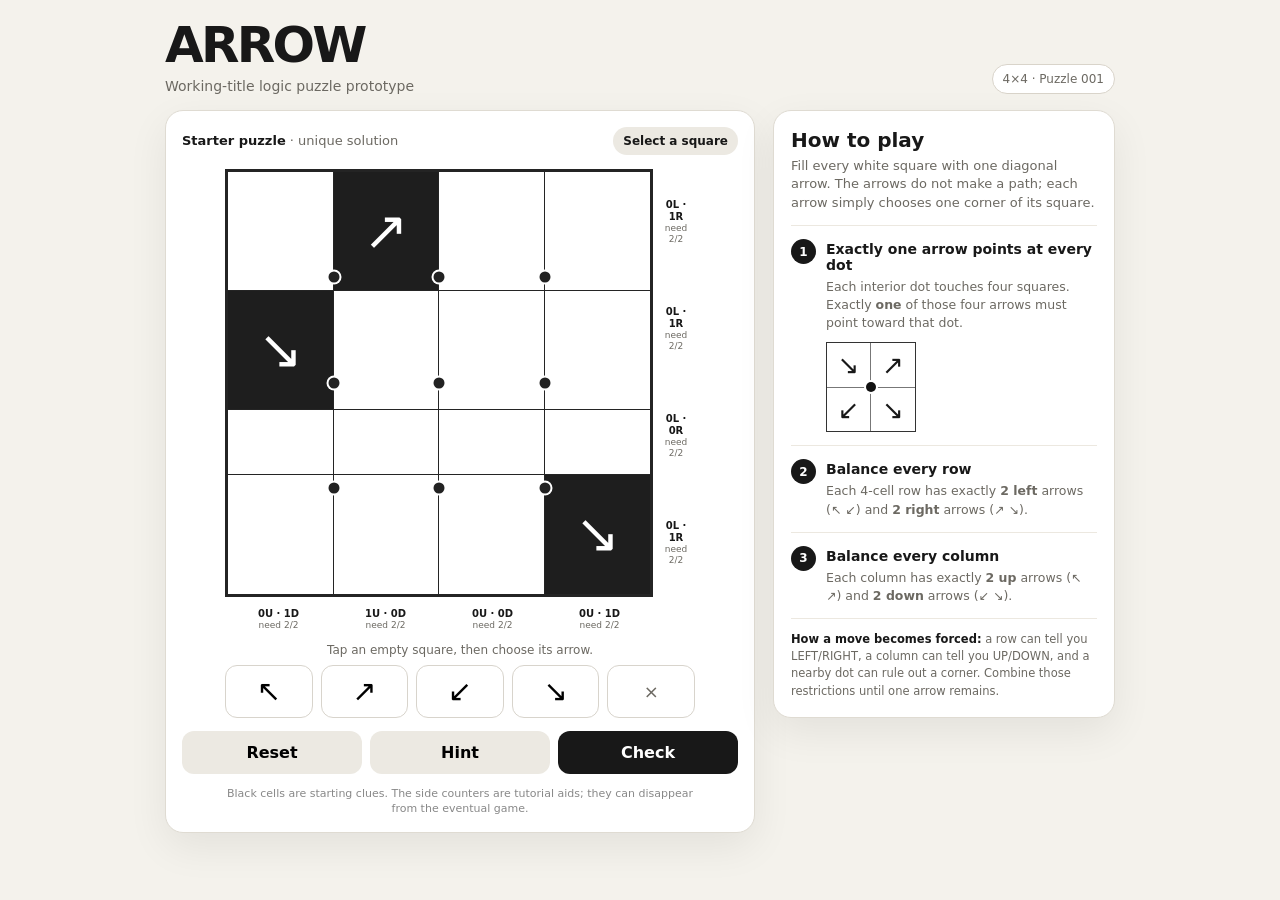
==== index.html @ 7da7381b "Add playable Arrow puzzle prototype" ====
<!doctype html>
<html lang="en">
<head>
<meta charset="utf-8">
<meta name="viewport" content="width=device-width,initial-scale=1,viewport-fit=cover">
<title>Arrow Puzzle Prototype</title>
<style>
:root{--bg:#f4f2ec;--card:#fff;--ink:#181818;--muted:#6c6962;--line:#242424;--accent:#2762d7;--good:#16834a;--bad:#c53b35;--soft:#ece9e2}
*{box-sizing:border-box}body{margin:0;background:var(--bg);color:var(--ink);font-family:Inter,ui-sans-serif,system-ui,-apple-system,BlinkMacSystemFont,"Segoe UI",sans-serif;min-height:100vh}button{font:inherit}.page{width:min(980px,100%);margin:auto;padding:22px 15px 60px}header{display:flex;align-items:flex-end;justify-content:space-between;gap:12px;margin-bottom:16px}h1{margin:0;font-size:clamp(30px,7vw,50px);line-height:.95;letter-spacing:-.055em}.sub{margin:8px 0 0;color:var(--muted);font-size:14px}.pill{background:#fff;border:1px solid #d9d4ca;border-radius:999px;padding:7px 10px;font-size:12px;color:var(--muted);white-space:nowrap}.layout{display:grid;grid-template-columns:minmax(0,590px) minmax(250px,1fr);gap:18px;align-items:start}.card{background:var(--card);border:1px solid #dfdbd2;border-radius:18px;box-shadow:0 14px 40px rgba(0,0,0,.07)}.game{padding:16px}.gameTop{display:flex;align-items:center;justify-content:space-between;gap:10px;margin-bottom:14px}.meta{font-size:13px;color:var(--muted)}.meta strong{color:var(--ink)}#status{font-size:12px;font-weight:750;background:var(--soft);border-radius:999px;padding:7px 10px}#status.good{background:#e7f5ed;color:var(--good)}#status.bad{background:#fbe9e8;color:var(--bad)}.boardShell{width:min(86vw,470px);margin:0 auto;position:relative;padding-right:42px;padding-bottom:42px}.board{position:relative;display:grid;grid-template-columns:repeat(4,1fr);aspect-ratio:1;border:3px solid var(--line);background:#fff}.cell{appearance:none;border:0;border-right:1.5px solid var(--line);border-bottom:1.5px solid var(--line);background:#fff;display:grid;place-items:center;font-size:clamp(34px,9vw,54px);line-height:1;color:var(--accent);cursor:pointer;padding:0;touch-action:manipulation}.cell:nth-child(4n){border-right:0}.cell:nth-child(n+13){border-bottom:0}.cell.given{background:#1e1e1e;color:#fff;cursor:default}.cell.selected:not(.given){outline:4px solid rgba(39,98,215,.23);outline-offset:-5px;background:#f7f9ff}.dot{position:absolute;width:11px;height:11px;border-radius:50%;background:#222;transform:translate(-50%,-50%);z-index:6;pointer-events:none;box-shadow:0 0 0 2px #fff}.dot.good{background:var(--good);box-shadow:0 0 0 2px #fff,0 0 0 4px rgba(22,131,74,.16)}.dot.bad{background:var(--bad);box-shadow:0 0 0 2px #fff,0 0 0 4px rgba(197,59,53,.16)}.rowStats{position:absolute;right:0;top:0;width:38px;height:calc(100% - 42px);display:grid;grid-template-rows:repeat(4,1fr);align-items:center}.colStats{position:absolute;left:0;bottom:0;width:calc(100% - 42px);height:38px;display:grid;grid-template-columns:repeat(4,1fr);align-items:center}.stat{text-align:center;font-size:9px;line-height:1.2;color:var(--muted)}.stat b{display:block;color:var(--ink);font-size:10px}.paletteHelp{text-align:center;color:var(--muted);font-size:12px;margin:4px 0 8px}.palette{display:grid;grid-template-columns:repeat(5,1fr);gap:8px;width:min(100%,470px);margin:auto}.pick{height:53px;border:1px solid #d8d4cc;border-radius:12px;background:#fff;cursor:pointer;font-size:29px;touch-action:manipulation}.pick:hover{background:#f6f5f2}.pick.erase{font-size:18px;color:var(--muted)}.actions{display:grid;grid-template-columns:repeat(3,1fr);gap:8px;margin-top:13px}.action{border:0;border-radius:12px;padding:12px 9px;font-weight:800;background:var(--soft);cursor:pointer}.action.primary{background:#181818;color:#fff}.hint,.win{display:none;margin-top:12px;border-radius:12px;padding:12px 13px;font-size:13px;line-height:1.42}.hint{background:#eff3ff}.hint.show,.win.show{display:block}.win{text-align:center;background:#e7f5ed;color:#105d35;font-weight:800}.note{font-size:11px;line-height:1.4;text-align:center;color:#888;margin:12px auto 0;width:min(100%,470px)}.rules{padding:17px}.rules h2{margin:0 0 5px;font-size:20px}.rules>p{font-size:13px;line-height:1.45;color:var(--muted);margin:0 0 12px}.rule{border-top:1px solid #ece8e0;padding:13px 0}.ruleHead{display:flex;gap:10px;align-items:flex-start}.num{width:25px;height:25px;border-radius:50%;display:grid;place-items:center;background:#181818;color:#fff;font-size:12px;font-weight:800;flex:0 0 auto}.rule h3{font-size:14px;margin:2px 0 5px}.rule p{font-size:12.5px;line-height:1.45;color:var(--muted);margin:0}.mini{width:90px;height:90px;margin:10px 0 0 35px;display:grid;grid-template-columns:1fr 1fr;position:relative;border:1.5px solid #333;background:#fff}.mini span{display:grid;place-items:center;font-size:26px;border-right:1px solid #777;border-bottom:1px solid #777}.mini span:nth-child(2n){border-right:0}.mini span:nth-child(n+3){border-bottom:0}.mini i{position:absolute;left:50%;top:50%;width:10px;height:10px;border-radius:50%;background:#111;transform:translate(-50%,-50%);box-shadow:0 0 0 2px #fff}.explain{padding-top:12px;border-top:1px solid #ece8e0;font-size:11.5px;line-height:1.5;color:var(--muted)}.explain strong{color:var(--ink)}
@media(max-width:760px){.layout{grid-template-columns:1fr}.rules{order:-1}.rules.collapsed .rule,.rules.collapsed>p,.rules.collapsed .explain{display:none}.rules h2{cursor:pointer}.game{padding:13px}.boardShell{width:min(92vw,470px)}}
</style>
</head>
<body>
<div class="page">
<header><div><h1>ARROW</h1><p class="sub">Working-title logic puzzle prototype</p></div><div class="pill">4×4 · Puzzle 001</div></header>
<main class="layout">
<section class="card game">
<div class="gameTop"><div class="meta"><strong>Starter puzzle</strong> · unique solution</div><div id="status">Select a square</div></div>
<div class="boardShell"><div id="board" class="board" aria-label="4 by 4 puzzle board"></div><div id="rowStats" class="rowStats"></div><div id="colStats" class="colStats"></div></div>
<div class="paletteHelp">Tap an empty square, then choose its arrow.</div>
<div class="palette">
<button class="pick" data-dir="NW" aria-label="up left">↖</button><button class="pick" data-dir="NE" aria-label="up right">↗</button><button class="pick" data-dir="SW" aria-label="down left">↙</button><button class="pick" data-dir="SE" aria-label="down right">↘</button><button class="pick erase" data-dir="" aria-label="erase">×</button>
</div>
<div class="actions"><button class="action" id="reset">Reset</button><button class="action" id="hint">Hint</button><button class="action primary" id="check">Check</button></div>
<div id="hintBox" class="hint"></div><div id="win" class="win">Solved! Every row, column, and dot satisfies the rules.</div>
<div class="note">Black cells are starting clues. The side counters are tutorial aids; they can disappear from the eventual game.</div>
</section>
<aside class="card rules" id="rules">
<h2 id="rulesTitle">How to play</h2>
<p>Fill every white square with one diagonal arrow. The arrows do not make a path; each arrow simply chooses one corner of its square.</p>
<div class="rule"><div class="ruleHead"><div class="num">1</div><div><h3>Exactly one arrow points at every dot</h3><p>Each interior dot touches four squares. Exactly <strong>one</strong> of those four arrows must point toward that dot.</p></div></div><div class="mini" aria-hidden="true"><span>↘</span><span>↗</span><span>↙</span><span>↘</span><i></i></div></div>
<div class="rule"><div class="ruleHead"><div class="num">2</div><div><h3>Balance every row</h3><p>Each 4-cell row has exactly <strong>2 left</strong> arrows (↖ ↙) and <strong>2 right</strong> arrows (↗ ↘).</p></div></div></div>
<div class="rule"><div class="ruleHead"><div class="num">3</div><div><h3>Balance every column</h3><p>Each column has exactly <strong>2 up</strong> arrows (↖ ↗) and <strong>2 down</strong> arrows (↙ ↘).</p></div></div></div>
<div class="explain"><strong>How a move becomes forced:</strong> a row can tell you LEFT/RIGHT, a column can tell you UP/DOWN, and a nearby dot can rule out a corner. Combine those restrictions until one arrow remains.</div>
</aside>
</main>
</div>
<script>
(()=>{
const N=4,SYM={NW:'↖',NE:'↗',SW:'↙',SE:'↘'},DIRS=['NW','NE','SW','SE'];
const LEFT=d=>d==='NW'||d==='SW', UP=d=>d==='NW'||d==='NE';
const solution=[['SE','NE','NW','NW'],['SE','NE','SW','NW'],['NW','SE','NE','SW'],['NE','SW','SW','SE']];
const givens=new Map([['0,1','NE'],['1,0','SE'],['3,3','SE']]);
let grid=Array.from({length:N},()=>Array(N).fill('')),selected=null;
for(const [key,d] of givens){const [r,c]=key.split(',').map(Number);grid[r][c]=d}
const board=document.getElementById('board'),status=document.getElementById('status'),hintBox=document.getElementById('hintBox'),win=document.getElementById('win');
function inwardDir(rr,cc){return rr===0?(cc===0?'SE':'SW'):(cc===0?'NE':'NW')}
function cellKey(r,c){return `${r},${c}`}
function inwardCount(r,c){let n=0,filled=0;for(let rr=0;rr<2;rr++)for(let cc=0;cc<2;cc++){const d=grid[r+rr][c+cc];if(d){filled++;if(d===inwardDir(rr,cc))n++}}return {n,filled}}
function render(){board.innerHTML='';for(let r=0;r<N;r++)for(let c=0;c<N;c++){const b=document.createElement('button');b.className='cell';b.dataset.r=r;b.dataset.c=c;const key=cellKey(r,c);if(givens.has(key))b.classList.add('given');else if(grid[r][c])b.classList.add('user');if(selected&&selected[0]===r&&selected[1]===c)b.classList.add('selected');b.textContent=grid[r][c]?SYM[grid[r][c]]:'';b.addEventListener('click',()=>{if(givens.has(key))return;selected=[r,c];hintBox.classList.remove('show');render()});board.appendChild(b)}
for(let r=1;r<N;r++)for(let c=1;c<N;c++){const d=document.createElement('i');d.className='dot';d.style.left=`${c*25}%`;d.style.top=`${r*25}%`;const x=inwardCount(r-1,c-1);if(x.filled===4)d.classList.add(x.n===1?'good':'bad');else if(x.n>1)d.classList.add('bad');board.appendChild(d)}renderStats();checkSolved(false)}
function renderStats(){const rs=document.getElementById('rowStats'),cs=document.getElementById('colStats');rs.innerHTML='';cs.innerHTML='';for(let r=0;r<N;r++){const vals=grid[r].filter(Boolean),l=vals.filter(LEFT).length,rt=vals.length-l;const e=document.createElement('div');e.className='stat';e.innerHTML=`<b>${l}L · ${rt}R</b>need 2/2`;rs.appendChild(e)}for(let c=0;c<N;c++){const vals=grid.map(row=>row[c]).filter(Boolean),u=vals.filter(UP).length,d=vals.length-u;const e=document.createElement('div');e.className='stat';e.innerHTML=`<b>${u}U · ${d}D</b>need 2/2`;cs.appendChild(e)}}
function setStatus(text,kind=''){status.textContent=text;status.className=kind}
function violations(){const out=[];for(let r=0;r<N;r++){const vals=grid[r].filter(Boolean),l=vals.filter(LEFT).length,rt=vals.length-l;if(l>2||rt>2)out.push(`Row ${r+1} already has too many arrows pointing ${l>2?'left':'right'}.`);if(vals.length===4&&(l!==2||rt!==2))out.push(`Row ${r+1} is not balanced 2 left / 2 right.`)}for(let c=0;c<N;c++){const vals=grid.map(x=>x[c]).filter(Boolean),u=vals.filter(UP).length,d=vals.length-u;if(u>2||d>2)out.push(`Column ${c+1} already has too many arrows pointing ${u>2?'up':'down'}.`);if(vals.length===4&&(u!==2||d!==2))out.push(`Column ${c+1} is not balanced 2 up / 2 down.`)}for(let r=0;r<N-1;r++)for(let c=0;c<N-1;c++){const x=inwardCount(r,c);if(x.n>1)out.push(`The dot between rows ${r+1}-${r+2} and columns ${c+1}-${c+2} has more than one arrow pointing at it.`);if(x.filled===4&&x.n!==1)out.push(`That dot needs exactly one arrow pointing at it.`)}return out}
function complete(){return grid.every(row=>row.every(Boolean))}
function rulesSatisfied(g){for(let r=0;r<N;r++)if(g[r].filter(LEFT).length!==2)return false;for(let c=0;c<N;c++)if(g.map(row=>row[c]).filter(UP).length!==2)return false;for(let r=0;r<N-1;r++)for(let c=0;c<N-1;c++){let n=0;for(let rr=0;rr<2;rr++)for(let cc=0;cc<2;cc++)if(g[r+rr][c+cc]===inwardDir(rr,cc))n++;if(n!==1)return false}return true}
function checkSolved(show=true){win.classList.remove('show');const v=violations();if(show&&v.length){setStatus('Rule conflict','bad');hintBox.textContent=v[0];hintBox.classList.add('show');return false}if(complete()&&rulesSatisfied(grid)){setStatus('Solved!','good');win.classList.add('show');return true}if(show){setStatus(complete()?'Not solved yet':'No conflicts','');hintBox.textContent=complete()?'The board is full, but at least one rule is still unsatisfied.':'Everything entered so far is compatible with the rules.';hintBox.classList.add('show')}return false}
function compatible(g){for(let r=0;r<N;r++)for(let c=0;c<N;c++)if(grid[r][c]&&grid[r][c]!==g[r][c])return false;return true}
// Generate all valid 4x4 completions once. This keeps Hint honest: it only reveals a move forced by all remaining legal completions.
let all=[];const rowPatterns=[];function genRows(prefix=[]){if(prefix.length===N){if(prefix.filter(LEFT).length===2)rowPatterns.push(prefix.slice());return}for(const d of DIRS){prefix.push(d);genRows(prefix);prefix.pop()}}genRows();
function pairOK(a,b){for(let c=0;c<N-1;c++){let n=0;const vals=[a[c],a[c+1],b[c],b[c+1]],req=['SE','SW','NE','NW'];for(let i=0;i<4;i++)if(vals[i]===req[i])n++;if(n!==1)return false}return true}
function enumerate(rows=[]){const r=rows.length;for(let c=0;c<N;c++){const u=rows.reduce((n,row)=>n+(UP(row[c])?1:0),0),rem=N-r;if(u>2||u+rem<2)return}if(r>=2&&!pairOK(rows[r-2],rows[r-1]))return;if(r===N){all.push(rows.map(x=>x.slice()));return}for(const p of rowPatterns)enumerate(rows.concat([p]))}enumerate();
function hint(){const v=violations();hintBox.classList.add('show');if(v.length){hintBox.textContent='First fix this conflict: '+v[0];return}const remaining=all.filter(compatible);if(!remaining.length){hintBox.textContent='These entries cannot lead to a valid solution. Try undoing your most recent move.';return}for(let r=0;r<N;r++)for(let c=0;c<N;c++)if(!grid[r][c]){const possible=[...new Set(remaining.map(g=>g[r][c]))];if(possible.length===1){selected=[r,c];hintBox.innerHTML=`Cell <strong>row ${r+1}, column ${c+1}</strong> is forced to <strong>${SYM[possible[0]]}</strong>. Across every legal completion still possible, no other direction works here.`;render();hintBox.classList.add('show');return}}hintBox.textContent='No single cell is forced by the current entries alone. Try using a row/column balance together with one of the dots.'}
document.querySelectorAll('.pick').forEach(b=>b.addEventListener('click',()=>{if(!selected){setStatus('Select a square first','bad');return}const [r,c]=selected;if(givens.has(cellKey(r,c)))return;grid[r][c]=b.dataset.dir;hintBox.classList.remove('show');setStatus('Move entered');render()}));
document.getElementById('reset').addEventListener('click',()=>{grid=Array.from({length:N},()=>Array(N).fill(''));for(const [key,d] of givens){const [r,c]=key.split(',').map(Number);grid[r][c]=d}selected=null;hintBox.classList.remove('show');win.classList.remove('show');setStatus('Select a square');render()});
document.getElementById('hint').addEventListener('click',hint);document.getElementById('check').addEventListener('click',()=>checkSolved(true));
document.getElementById('rulesTitle').addEventListener('click',()=>document.getElementById('rules').classList.toggle('collapsed'));
render();
})();
</script>
</body>
</html>
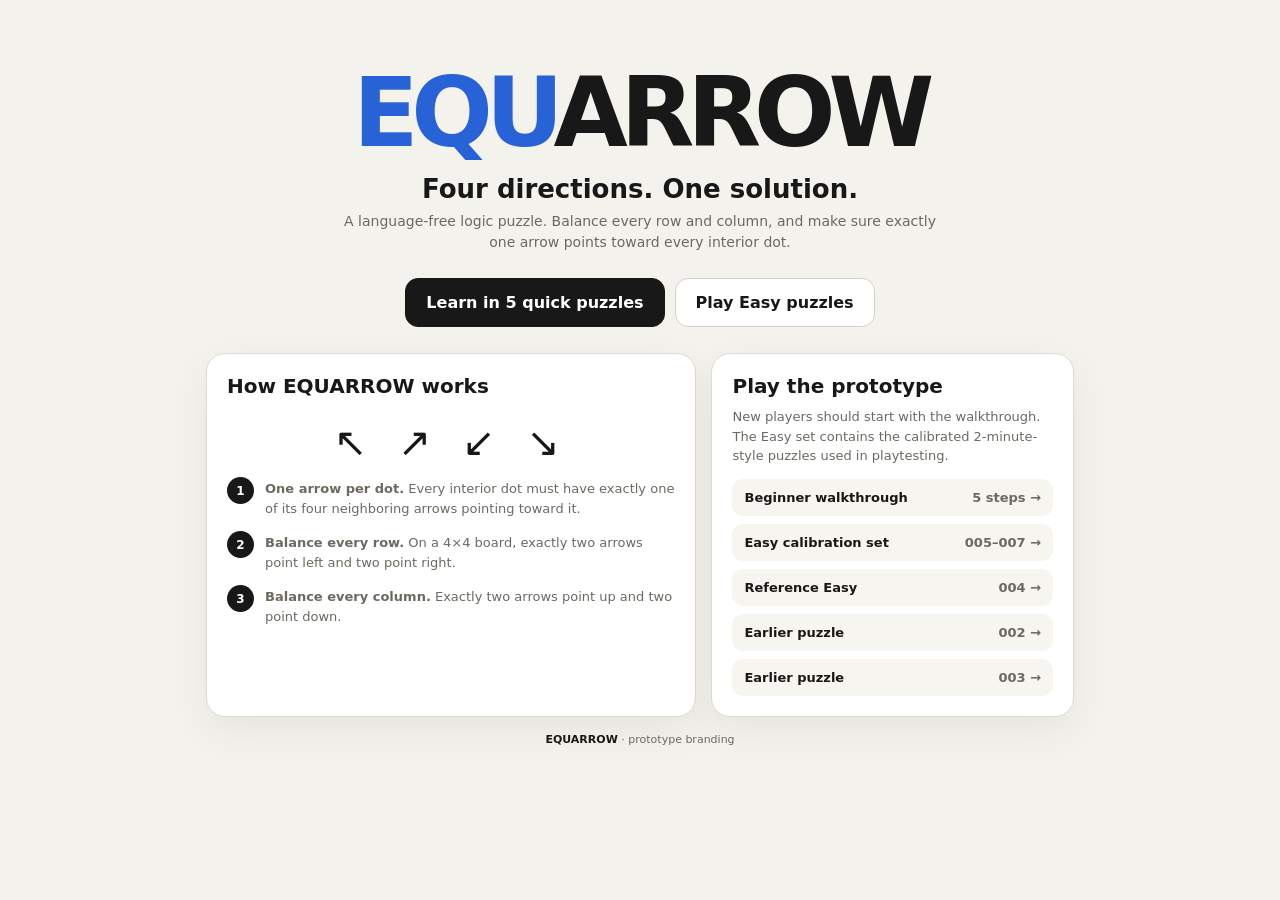
==== commit 74c7e81c: "Launch EQUARROW branded homepage" ====
--- a/index.html
+++ b/index.html
@@ -3,70 +3,32 @@
 <head>
 <meta charset="utf-8">
 <meta name="viewport" content="width=device-width,initial-scale=1,viewport-fit=cover">
-<title>Arrow Puzzle Prototype</title>
+<title>EQUARROW · Four directions. One solution.</title>
+<meta name="description" content="EQUARROW is a pure logic puzzle built from diagonal arrows, balanced rows and columns, and one-arrow-per-dot deductions.">
 <style>
-:root{--bg:#f4f2ec;--card:#fff;--ink:#181818;--muted:#6c6962;--line:#242424;--accent:#2762d7;--good:#16834a;--bad:#c53b35;--soft:#ece9e2}
-*{box-sizing:border-box}body{margin:0;background:var(--bg);color:var(--ink);font-family:Inter,ui-sans-serif,system-ui,-apple-system,BlinkMacSystemFont,"Segoe UI",sans-serif;min-height:100vh}button{font:inherit}.page{width:min(980px,100%);margin:auto;padding:22px 15px 60px}header{display:flex;align-items:flex-end;justify-content:space-between;gap:12px;margin-bottom:16px}h1{margin:0;font-size:clamp(30px,7vw,50px);line-height:.95;letter-spacing:-.055em}.sub{margin:8px 0 0;color:var(--muted);font-size:14px}.pill{background:#fff;border:1px solid #d9d4ca;border-radius:999px;padding:7px 10px;font-size:12px;color:var(--muted);white-space:nowrap}.layout{display:grid;grid-template-columns:minmax(0,590px) minmax(250px,1fr);gap:18px;align-items:start}.card{background:var(--card);border:1px solid #dfdbd2;border-radius:18px;box-shadow:0 14px 40px rgba(0,0,0,.07)}.game{padding:16px}.gameTop{display:flex;align-items:center;justify-content:space-between;gap:10px;margin-bottom:14px}.meta{font-size:13px;color:var(--muted)}.meta strong{color:var(--ink)}#status{font-size:12px;font-weight:750;background:var(--soft);border-radius:999px;padding:7px 10px}#status.good{background:#e7f5ed;color:var(--good)}#status.bad{background:#fbe9e8;color:var(--bad)}.boardShell{width:min(86vw,470px);margin:0 auto;position:relative;padding-right:42px;padding-bottom:42px}.board{position:relative;display:grid;grid-template-columns:repeat(4,1fr);aspect-ratio:1;border:3px solid var(--line);background:#fff}.cell{appearance:none;border:0;border-right:1.5px solid var(--line);border-bottom:1.5px solid var(--line);background:#fff;display:grid;place-items:center;font-size:clamp(34px,9vw,54px);line-height:1;color:var(--accent);cursor:pointer;padding:0;touch-action:manipulation}.cell:nth-child(4n){border-right:0}.cell:nth-child(n+13){border-bottom:0}.cell.given{background:#1e1e1e;color:#fff;cursor:default}.cell.selected:not(.given){outline:4px solid rgba(39,98,215,.23);outline-offset:-5px;background:#f7f9ff}.dot{position:absolute;width:11px;height:11px;border-radius:50%;background:#222;transform:translate(-50%,-50%);z-index:6;pointer-events:none;box-shadow:0 0 0 2px #fff}.dot.good{background:var(--good);box-shadow:0 0 0 2px #fff,0 0 0 4px rgba(22,131,74,.16)}.dot.bad{background:var(--bad);box-shadow:0 0 0 2px #fff,0 0 0 4px rgba(197,59,53,.16)}.rowStats{position:absolute;right:0;top:0;width:38px;height:calc(100% - 42px);display:grid;grid-template-rows:repeat(4,1fr);align-items:center}.colStats{position:absolute;left:0;bottom:0;width:calc(100% - 42px);height:38px;display:grid;grid-template-columns:repeat(4,1fr);align-items:center}.stat{text-align:center;font-size:9px;line-height:1.2;color:var(--muted)}.stat b{display:block;color:var(--ink);font-size:10px}.paletteHelp{text-align:center;color:var(--muted);font-size:12px;margin:4px 0 8px}.palette{display:grid;grid-template-columns:repeat(5,1fr);gap:8px;width:min(100%,470px);margin:auto}.pick{height:53px;border:1px solid #d8d4cc;border-radius:12px;background:#fff;cursor:pointer;font-size:29px;touch-action:manipulation}.pick:hover{background:#f6f5f2}.pick.erase{font-size:18px;color:var(--muted)}.actions{display:grid;grid-template-columns:repeat(3,1fr);gap:8px;margin-top:13px}.action{border:0;border-radius:12px;padding:12px 9px;font-weight:800;background:var(--soft);cursor:pointer}.action.primary{background:#181818;color:#fff}.hint,.win{display:none;margin-top:12px;border-radius:12px;padding:12px 13px;font-size:13px;line-height:1.42}.hint{background:#eff3ff}.hint.show,.win.show{display:block}.win{text-align:center;background:#e7f5ed;color:#105d35;font-weight:800}.note{font-size:11px;line-height:1.4;text-align:center;color:#888;margin:12px auto 0;width:min(100%,470px)}.rules{padding:17px}.rules h2{margin:0 0 5px;font-size:20px}.rules>p{font-size:13px;line-height:1.45;color:var(--muted);margin:0 0 12px}.rule{border-top:1px solid #ece8e0;padding:13px 0}.ruleHead{display:flex;gap:10px;align-items:flex-start}.num{width:25px;height:25px;border-radius:50%;display:grid;place-items:center;background:#181818;color:#fff;font-size:12px;font-weight:800;flex:0 0 auto}.rule h3{font-size:14px;margin:2px 0 5px}.rule p{font-size:12.5px;line-height:1.45;color:var(--muted);margin:0}.mini{width:90px;height:90px;margin:10px 0 0 35px;display:grid;grid-template-columns:1fr 1fr;position:relative;border:1.5px solid #333;background:#fff}.mini span{display:grid;place-items:center;font-size:26px;border-right:1px solid #777;border-bottom:1px solid #777}.mini span:nth-child(2n){border-right:0}.mini span:nth-child(n+3){border-bottom:0}.mini i{position:absolute;left:50%;top:50%;width:10px;height:10px;border-radius:50%;background:#111;transform:translate(-50%,-50%);box-shadow:0 0 0 2px #fff}.explain{padding-top:12px;border-top:1px solid #ece8e0;font-size:11.5px;line-height:1.5;color:var(--muted)}.explain strong{color:var(--ink)}
-@media(max-width:760px){.layout{grid-template-columns:1fr}.rules{order:-1}.rules.collapsed .rule,.rules.collapsed>p,.rules.collapsed .explain{display:none}.rules h2{cursor:pointer}.game{padding:13px}.boardShell{width:min(92vw,470px)}}
+:root{--bg:#f4f2ec;--card:#fff;--ink:#181818;--muted:#6d6961;--line:#dedad2;--accent:#2862d7;--soft:#ece9e2}*{box-sizing:border-box}body{margin:0;background:var(--bg);color:var(--ink);font-family:Inter,system-ui,-apple-system,"Segoe UI",sans-serif}.page{width:min(900px,100%);margin:auto;padding:28px 16px 60px}.hero{padding:42px 0 26px;text-align:center}.wordmark{font-size:clamp(48px,13vw,96px);font-weight:900;letter-spacing:-.075em;line-height:.9;margin:0}.wordmark .equ{color:var(--accent)}.tag{font-size:clamp(18px,4vw,26px);font-weight:750;margin:18px 0 7px}.sub{color:var(--muted);font-size:14px;line-height:1.5;max-width:600px;margin:0 auto}.actions{display:flex;gap:10px;justify-content:center;flex-wrap:wrap;margin-top:25px}.btn{display:inline-block;text-decoration:none;border-radius:13px;padding:14px 20px;font-weight:850;border:1px solid #d5d0c7;color:var(--ink);background:#fff}.btn.primary{background:#181818;color:#fff;border-color:#181818}.grid{display:grid;grid-template-columns:1.15fr .85fr;gap:15px}.card{background:var(--card);border:1px solid var(--line);border-radius:19px;padding:20px;box-shadow:0 14px 40px rgba(0,0,0,.06)}h2{font-size:20px;margin:0 0 9px}.rules{display:grid;gap:13px}.rule{display:flex;gap:11px;align-items:flex-start}.num{width:27px;height:27px;border-radius:50%;background:#181818;color:#fff;display:grid;place-items:center;font-size:12px;font-weight:900;flex:0 0 auto}.rule p,.card>p{margin:2px 0 0;color:var(--muted);font-size:13px;line-height:1.5}.arrows{font-size:40px;letter-spacing:9px;text-align:center;padding:12px 0}.links{display:grid;gap:8px;margin-top:13px}.link{display:flex;justify-content:space-between;gap:10px;text-decoration:none;color:var(--ink);background:#f7f5f0;border-radius:11px;padding:11px 12px;font-weight:750;font-size:13px}.link span{color:var(--muted);font-weight:600}.brandnote{margin-top:16px;text-align:center;color:var(--muted);font-size:11px}.brandnote strong{color:var(--ink)}@media(max-width:700px){.grid{grid-template-columns:1fr}.hero{padding-top:26px}.actions{display:grid}.btn{text-align:center}}
 </style>
 </head>
-<body>
-<div class="page">
-<header><div><h1>ARROW</h1><p class="sub">Working-title logic puzzle prototype</p></div><div class="pill">4×4 · Puzzle 001</div></header>
-<main class="layout">
-<section class="card game">
-<div class="gameTop"><div class="meta"><strong>Starter puzzle</strong> · unique solution</div><div id="status">Select a square</div></div>
-<div class="boardShell"><div id="board" class="board" aria-label="4 by 4 puzzle board"></div><div id="rowStats" class="rowStats"></div><div id="colStats" class="colStats"></div></div>
-<div class="paletteHelp">Tap an empty square, then choose its arrow.</div>
-<div class="palette">
-<button class="pick" data-dir="NW" aria-label="up left">↖</button><button class="pick" data-dir="NE" aria-label="up right">↗</button><button class="pick" data-dir="SW" aria-label="down left">↙</button><button class="pick" data-dir="SE" aria-label="down right">↘</button><button class="pick erase" data-dir="" aria-label="erase">×</button>
-</div>
-<div class="actions"><button class="action" id="reset">Reset</button><button class="action" id="hint">Hint</button><button class="action primary" id="check">Check</button></div>
-<div id="hintBox" class="hint"></div><div id="win" class="win">Solved! Every row, column, and dot satisfies the rules.</div>
-<div class="note">Black cells are starting clues. The side counters are tutorial aids; they can disappear from the eventual game.</div>
+<body><main class="page">
+<section class="hero">
+<h1 class="wordmark"><span class="equ">EQU</span>ARROW</h1>
+<div class="tag">Four directions. One solution.</div>
+<p class="sub">A language-free logic puzzle. Balance every row and column, and make sure exactly one arrow points toward every interior dot.</p>
+<div class="actions"><a class="btn primary" href="tutorial.html">Learn in 5 quick puzzles</a><a class="btn" href="easy-calibration.html">Play Easy puzzles</a></div>
 </section>
-<aside class="card rules" id="rules">
-<h2 id="rulesTitle">How to play</h2>
-<p>Fill every white square with one diagonal arrow. The arrows do not make a path; each arrow simply chooses one corner of its square.</p>
-<div class="rule"><div class="ruleHead"><div class="num">1</div><div><h3>Exactly one arrow points at every dot</h3><p>Each interior dot touches four squares. Exactly <strong>one</strong> of those four arrows must point toward that dot.</p></div></div><div class="mini" aria-hidden="true"><span>↘</span><span>↗</span><span>↙</span><span>↘</span><i></i></div></div>
-<div class="rule"><div class="ruleHead"><div class="num">2</div><div><h3>Balance every row</h3><p>Each 4-cell row has exactly <strong>2 left</strong> arrows (↖ ↙) and <strong>2 right</strong> arrows (↗ ↘).</p></div></div></div>
-<div class="rule"><div class="ruleHead"><div class="num">3</div><div><h3>Balance every column</h3><p>Each column has exactly <strong>2 up</strong> arrows (↖ ↗) and <strong>2 down</strong> arrows (↙ ↘).</p></div></div></div>
-<div class="explain"><strong>How a move becomes forced:</strong> a row can tell you LEFT/RIGHT, a column can tell you UP/DOWN, and a nearby dot can rule out a corner. Combine those restrictions until one arrow remains.</div>
-</aside>
-</main>
-</div>
-<script>
-(()=>{
-const N=4,SYM={NW:'↖',NE:'↗',SW:'↙',SE:'↘'},DIRS=['NW','NE','SW','SE'];
-const LEFT=d=>d==='NW'||d==='SW', UP=d=>d==='NW'||d==='NE';
-const solution=[['SE','NE','NW','NW'],['SE','NE','SW','NW'],['NW','SE','NE','SW'],['NE','SW','SW','SE']];
-const givens=new Map([['0,1','NE'],['1,0','SE'],['3,3','SE']]);
-let grid=Array.from({length:N},()=>Array(N).fill('')),selected=null;
-for(const [key,d] of givens){const [r,c]=key.split(',').map(Number);grid[r][c]=d}
-const board=document.getElementById('board'),status=document.getElementById('status'),hintBox=document.getElementById('hintBox'),win=document.getElementById('win');
-function inwardDir(rr,cc){return rr===0?(cc===0?'SE':'SW'):(cc===0?'NE':'NW')}
-function cellKey(r,c){return `${r},${c}`}
-function inwardCount(r,c){let n=0,filled=0;for(let rr=0;rr<2;rr++)for(let cc=0;cc<2;cc++){const d=grid[r+rr][c+cc];if(d){filled++;if(d===inwardDir(rr,cc))n++}}return {n,filled}}
-function render(){board.innerHTML='';for(let r=0;r<N;r++)for(let c=0;c<N;c++){const b=document.createElement('button');b.className='cell';b.dataset.r=r;b.dataset.c=c;const key=cellKey(r,c);if(givens.has(key))b.classList.add('given');else if(grid[r][c])b.classList.add('user');if(selected&&selected[0]===r&&selected[1]===c)b.classList.add('selected');b.textContent=grid[r][c]?SYM[grid[r][c]]:'';b.addEventListener('click',()=>{if(givens.has(key))return;selected=[r,c];hintBox.classList.remove('show');render()});board.appendChild(b)}
-for(let r=1;r<N;r++)for(let c=1;c<N;c++){const d=document.createElement('i');d.className='dot';d.style.left=`${c*25}%`;d.style.top=`${r*25}%`;const x=inwardCount(r-1,c-1);if(x.filled===4)d.classList.add(x.n===1?'good':'bad');else if(x.n>1)d.classList.add('bad');board.appendChild(d)}renderStats();checkSolved(false)}
-function renderStats(){const rs=document.getElementById('rowStats'),cs=document.getElementById('colStats');rs.innerHTML='';cs.innerHTML='';for(let r=0;r<N;r++){const vals=grid[r].filter(Boolean),l=vals.filter(LEFT).length,rt=vals.length-l;const e=document.createElement('div');e.className='stat';e.innerHTML=`<b>${l}L · ${rt}R</b>need 2/2`;rs.appendChild(e)}for(let c=0;c<N;c++){const vals=grid.map(row=>row[c]).filter(Boolean),u=vals.filter(UP).length,d=vals.length-u;const e=document.createElement('div');e.className='stat';e.innerHTML=`<b>${u}U · ${d}D</b>need 2/2`;cs.appendChild(e)}}
-function setStatus(text,kind=''){status.textContent=text;status.className=kind}
-function violations(){const out=[];for(let r=0;r<N;r++){const vals=grid[r].filter(Boolean),l=vals.filter(LEFT).length,rt=vals.length-l;if(l>2||rt>2)out.push(`Row ${r+1} already has too many arrows pointing ${l>2?'left':'right'}.`);if(vals.length===4&&(l!==2||rt!==2))out.push(`Row ${r+1} is not balanced 2 left / 2 right.`)}for(let c=0;c<N;c++){const vals=grid.map(x=>x[c]).filter(Boolean),u=vals.filter(UP).length,d=vals.length-u;if(u>2||d>2)out.push(`Column ${c+1} already has too many arrows pointing ${u>2?'up':'down'}.`);if(vals.length===4&&(u!==2||d!==2))out.push(`Column ${c+1} is not balanced 2 up / 2 down.`)}for(let r=0;r<N-1;r++)for(let c=0;c<N-1;c++){const x=inwardCount(r,c);if(x.n>1)out.push(`The dot between rows ${r+1}-${r+2} and columns ${c+1}-${c+2} has more than one arrow pointing at it.`);if(x.filled===4&&x.n!==1)out.push(`That dot needs exactly one arrow pointing at it.`)}return out}
-function complete(){return grid.every(row=>row.every(Boolean))}
-function rulesSatisfied(g){for(let r=0;r<N;r++)if(g[r].filter(LEFT).length!==2)return false;for(let c=0;c<N;c++)if(g.map(row=>row[c]).filter(UP).length!==2)return false;for(let r=0;r<N-1;r++)for(let c=0;c<N-1;c++){let n=0;for(let rr=0;rr<2;rr++)for(let cc=0;cc<2;cc++)if(g[r+rr][c+cc]===inwardDir(rr,cc))n++;if(n!==1)return false}return true}
-function checkSolved(show=true){win.classList.remove('show');const v=violations();if(show&&v.length){setStatus('Rule conflict','bad');hintBox.textContent=v[0];hintBox.classList.add('show');return false}if(complete()&&rulesSatisfied(grid)){setStatus('Solved!','good');win.classList.add('show');return true}if(show){setStatus(complete()?'Not solved yet':'No conflicts','');hintBox.textContent=complete()?'The board is full, but at least one rule is still unsatisfied.':'Everything entered so far is compatible with the rules.';hintBox.classList.add('show')}return false}
-function compatible(g){for(let r=0;r<N;r++)for(let c=0;c<N;c++)if(grid[r][c]&&grid[r][c]!==g[r][c])return false;return true}
-// Generate all valid 4x4 completions once. This keeps Hint honest: it only reveals a move forced by all remaining legal completions.
-let all=[];const rowPatterns=[];function genRows(prefix=[]){if(prefix.length===N){if(prefix.filter(LEFT).length===2)rowPatterns.push(prefix.slice());return}for(const d of DIRS){prefix.push(d);genRows(prefix);prefix.pop()}}genRows();
-function pairOK(a,b){for(let c=0;c<N-1;c++){let n=0;const vals=[a[c],a[c+1],b[c],b[c+1]],req=['SE','SW','NE','NW'];for(let i=0;i<4;i++)if(vals[i]===req[i])n++;if(n!==1)return false}return true}
-function enumerate(rows=[]){const r=rows.length;for(let c=0;c<N;c++){const u=rows.reduce((n,row)=>n+(UP(row[c])?1:0),0),rem=N-r;if(u>2||u+rem<2)return}if(r>=2&&!pairOK(rows[r-2],rows[r-1]))return;if(r===N){all.push(rows.map(x=>x.slice()));return}for(const p of rowPatterns)enumerate(rows.concat([p]))}enumerate();
-function hint(){const v=violations();hintBox.classList.add('show');if(v.length){hintBox.textContent='First fix this conflict: '+v[0];return}const remaining=all.filter(compatible);if(!remaining.length){hintBox.textContent='These entries cannot lead to a valid solution. Try undoing your most recent move.';return}for(let r=0;r<N;r++)for(let c=0;c<N;c++)if(!grid[r][c]){const possible=[...new Set(remaining.map(g=>g[r][c]))];if(possible.length===1){selected=[r,c];hintBox.innerHTML=`Cell <strong>row ${r+1}, column ${c+1}</strong> is forced to <strong>${SYM[possible[0]]}</strong>. Across every legal completion still possible, no other direction works here.`;render();hintBox.classList.add('show');return}}hintBox.textContent='No single cell is forced by the current entries alone. Try using a row/column balance together with one of the dots.'}
-document.querySelectorAll('.pick').forEach(b=>b.addEventListener('click',()=>{if(!selected){setStatus('Select a square first','bad');return}const [r,c]=selected;if(givens.has(cellKey(r,c)))return;grid[r][c]=b.dataset.dir;hintBox.classList.remove('show');setStatus('Move entered');render()}));
-document.getElementById('reset').addEventListener('click',()=>{grid=Array.from({length:N},()=>Array(N).fill(''));for(const [key,d] of givens){const [r,c]=key.split(',').map(Number);grid[r][c]=d}selected=null;hintBox.classList.remove('show');win.classList.remove('show');setStatus('Select a square');render()});
-document.getElementById('hint').addEventListener('click',hint);document.getElementById('check').addEventListener('click',()=>checkSolved(true));
-document.getElementById('rulesTitle').addEventListener('click',()=>document.getElementById('rules').classList.toggle('collapsed'));
-render();
-})();
-</script>
-</body>
-</html>
+<section class="grid">
+<div class="card"><h2>How EQUARROW works</h2><div class="arrows">↖ ↗ ↙ ↘</div><div class="rules">
+<div class="rule"><div class="num">1</div><p><strong>One arrow per dot.</strong> Every interior dot must have exactly one of its four neighboring arrows pointing toward it.</p></div>
+<div class="rule"><div class="num">2</div><p><strong>Balance every row.</strong> On a 4×4 board, exactly two arrows point left and two point right.</p></div>
+<div class="rule"><div class="num">3</div><p><strong>Balance every column.</strong> Exactly two arrows point up and two point down.</p></div>
+</div></div>
+<div class="card"><h2>Play the prototype</h2><p>New players should start with the walkthrough. The Easy set contains the calibrated 2-minute-style puzzles used in playtesting.</p><div class="links">
+<a class="link" href="tutorial.html">Beginner walkthrough <span>5 steps →</span></a>
+<a class="link" href="easy-calibration.html">Easy calibration set <span>005–007 →</span></a>
+<a class="link" href="easy3.html">Reference Easy <span>004 →</span></a>
+<a class="link" href="easy.html">Earlier puzzle <span>002 →</span></a>
+<a class="link" href="easy2.html">Earlier puzzle <span>003 →</span></a>
+</div></div>
+</section>
+<div class="brandnote"><strong>EQUARROW</strong> · prototype branding</div>
+</main></body></html>
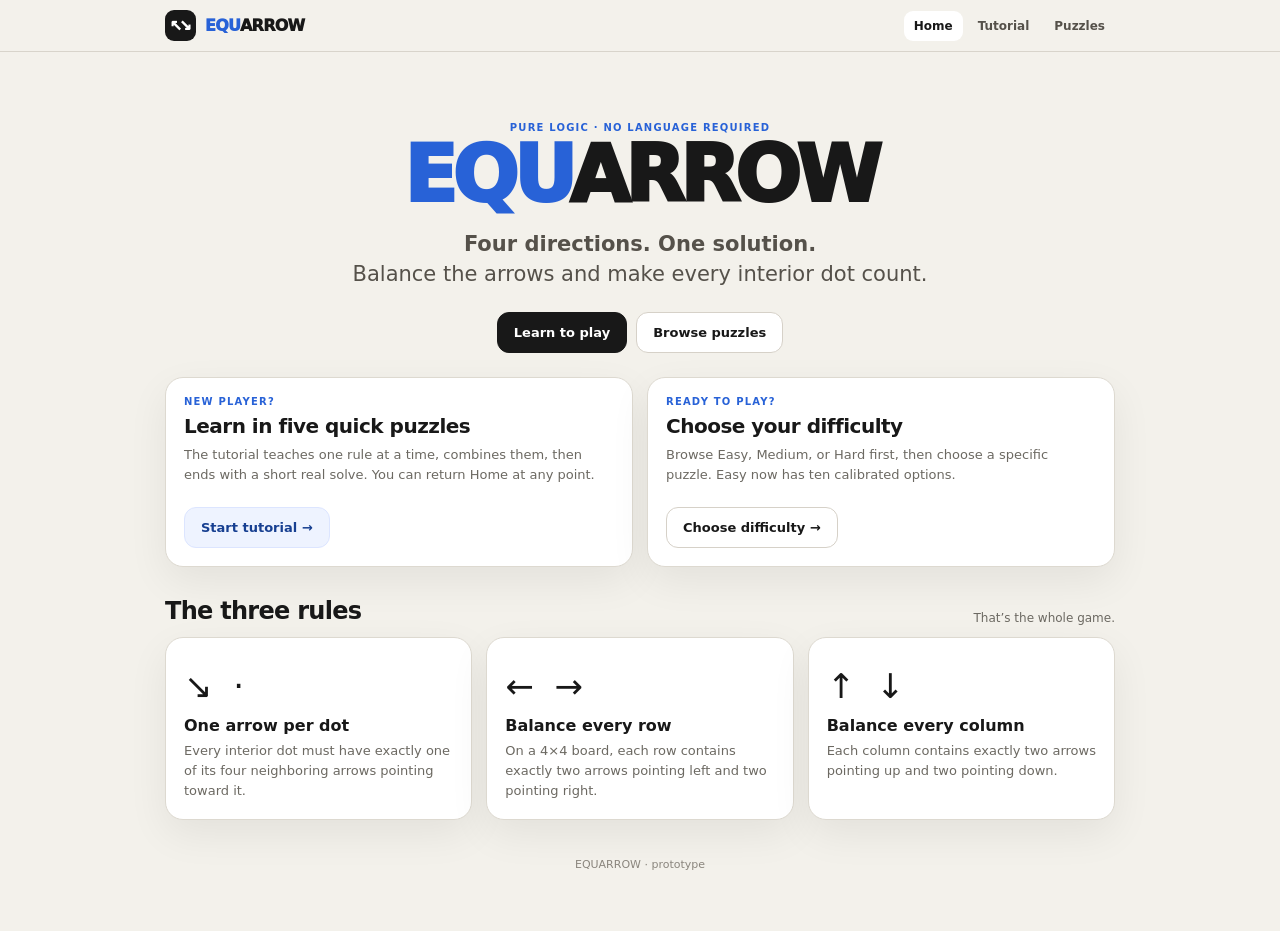
==== commit ba28f14f: "Polish EQUARROW home navigation" ====
--- a/index.html
+++ b/index.html
@@ -1,34 +1,33 @@
 <!doctype html>
 <html lang="en">
 <head>
-<meta charset="utf-8">
-<meta name="viewport" content="width=device-width,initial-scale=1,viewport-fit=cover">
+<meta charset="utf-8"><meta name="viewport" content="width=device-width,initial-scale=1,viewport-fit=cover">
 <title>EQUARROW · Four directions. One solution.</title>
-<meta name="description" content="EQUARROW is a pure logic puzzle built from diagonal arrows, balanced rows and columns, and one-arrow-per-dot deductions.">
-<style>
-:root{--bg:#f4f2ec;--card:#fff;--ink:#181818;--muted:#6d6961;--line:#dedad2;--accent:#2862d7;--soft:#ece9e2}*{box-sizing:border-box}body{margin:0;background:var(--bg);color:var(--ink);font-family:Inter,system-ui,-apple-system,"Segoe UI",sans-serif}.page{width:min(900px,100%);margin:auto;padding:28px 16px 60px}.hero{padding:42px 0 26px;text-align:center}.wordmark{font-size:clamp(48px,13vw,96px);font-weight:900;letter-spacing:-.075em;line-height:.9;margin:0}.wordmark .equ{color:var(--accent)}.tag{font-size:clamp(18px,4vw,26px);font-weight:750;margin:18px 0 7px}.sub{color:var(--muted);font-size:14px;line-height:1.5;max-width:600px;margin:0 auto}.actions{display:flex;gap:10px;justify-content:center;flex-wrap:wrap;margin-top:25px}.btn{display:inline-block;text-decoration:none;border-radius:13px;padding:14px 20px;font-weight:850;border:1px solid #d5d0c7;color:var(--ink);background:#fff}.btn.primary{background:#181818;color:#fff;border-color:#181818}.grid{display:grid;grid-template-columns:1.15fr .85fr;gap:15px}.card{background:var(--card);border:1px solid var(--line);border-radius:19px;padding:20px;box-shadow:0 14px 40px rgba(0,0,0,.06)}h2{font-size:20px;margin:0 0 9px}.rules{display:grid;gap:13px}.rule{display:flex;gap:11px;align-items:flex-start}.num{width:27px;height:27px;border-radius:50%;background:#181818;color:#fff;display:grid;place-items:center;font-size:12px;font-weight:900;flex:0 0 auto}.rule p,.card>p{margin:2px 0 0;color:var(--muted);font-size:13px;line-height:1.5}.arrows{font-size:40px;letter-spacing:9px;text-align:center;padding:12px 0}.links{display:grid;gap:8px;margin-top:13px}.link{display:flex;justify-content:space-between;gap:10px;text-decoration:none;color:var(--ink);background:#f7f5f0;border-radius:11px;padding:11px 12px;font-weight:750;font-size:13px}.link span{color:var(--muted);font-weight:600}.brandnote{margin-top:16px;text-align:center;color:var(--muted);font-size:11px}.brandnote strong{color:var(--ink)}@media(max-width:700px){.grid{grid-template-columns:1fr}.hero{padding-top:26px}.actions{display:grid}.btn{text-align:center}}
-</style>
+<meta name="description" content="EQUARROW is a language-free logic puzzle built from diagonal arrows, balanced rows and columns, and one-arrow-per-dot deductions.">
+<link rel="stylesheet" href="app.css">
 </head>
-<body><main class="page">
-<section class="hero">
-<h1 class="wordmark"><span class="equ">EQU</span>ARROW</h1>
-<div class="tag">Four directions. One solution.</div>
-<p class="sub">A language-free logic puzzle. Balance every row and column, and make sure exactly one arrow points toward every interior dot.</p>
-<div class="actions"><a class="btn primary" href="tutorial.html">Learn in 5 quick puzzles</a><a class="btn" href="easy-calibration.html">Play Easy puzzles</a></div>
+<body>
+<header class="sitebar"><div class="sitebar-inner">
+<a class="brand" href="index.html"><span class="brandmark">↖↘</span><span><span class="equ">EQU</span>ARROW</span></a>
+<nav class="nav"><a class="active" href="index.html">Home</a><a href="tutorial.html">Tutorial</a><a href="puzzles.html">Puzzles</a></nav>
+</div></header>
+<main class="page">
+<section class="hero center">
+<div class="eyebrow">Pure logic · no language required</div>
+<h1 class="display"><span style="color:var(--accent)">EQU</span>ARROW</h1>
+<p class="lead"><strong>Four directions. One solution.</strong><br>Balance the arrows and make every interior dot count.</p>
+<div class="actions"><a class="btn primary" href="tutorial.html">Learn to play</a><a class="btn" href="puzzles.html">Browse puzzles</a></div>
 </section>
-<section class="grid">
-<div class="card"><h2>How EQUARROW works</h2><div class="arrows">↖ ↗ ↙ ↘</div><div class="rules">
-<div class="rule"><div class="num">1</div><p><strong>One arrow per dot.</strong> Every interior dot must have exactly one of its four neighboring arrows pointing toward it.</p></div>
-<div class="rule"><div class="num">2</div><p><strong>Balance every row.</strong> On a 4×4 board, exactly two arrows point left and two point right.</p></div>
-<div class="rule"><div class="num">3</div><p><strong>Balance every column.</strong> Exactly two arrows point up and two point down.</p></div>
-</div></div>
-<div class="card"><h2>Play the prototype</h2><p>New players should start with the walkthrough. The Easy set contains the calibrated 2-minute-style puzzles used in playtesting.</p><div class="links">
-<a class="link" href="tutorial.html">Beginner walkthrough <span>5 steps →</span></a>
-<a class="link" href="easy-calibration.html">Easy calibration set <span>005–007 →</span></a>
-<a class="link" href="easy3.html">Reference Easy <span>004 →</span></a>
-<a class="link" href="easy.html">Earlier puzzle <span>002 →</span></a>
-<a class="link" href="easy2.html">Earlier puzzle <span>003 →</span></a>
-</div></div>
+<section class="grid2">
+<div class="card"><div class="eyebrow">New player?</div><h2>Learn in five quick puzzles</h2><p>The tutorial teaches one rule at a time, combines them, then ends with a short real solve. You can return Home at any point.</p><div class="actions"><a class="btn soft" href="tutorial.html">Start tutorial →</a></div></div>
+<div class="card"><div class="eyebrow">Ready to play?</div><h2>Choose your difficulty</h2><p>Browse Easy, Medium, or Hard first, then choose a specific puzzle. Easy now has ten calibrated options.</p><div class="actions"><a class="btn" href="puzzles.html">Choose difficulty →</a></div></div>
 </section>
-<div class="brandnote"><strong>EQUARROW</strong> · prototype branding</div>
-</main></body></html>
+<div class="section-title"><h2>The three rules</h2><p>That’s the whole game.</p></div>
+<section class="grid3">
+<div class="card"><div class="arrowline">↘ ·</div><h3>One arrow per dot</h3><p>Every interior dot must have exactly one of its four neighboring arrows pointing toward it.</p></div>
+<div class="card"><div class="arrowline">← →</div><h3>Balance every row</h3><p>On a 4×4 board, each row contains exactly two arrows pointing left and two pointing right.</p></div>
+<div class="card"><div class="arrowline">↑ ↓</div><h3>Balance every column</h3><p>Each column contains exactly two arrows pointing up and two pointing down.</p></div>
+</section>
+<div class="footer">EQUARROW · prototype</div>
+</main>
+</body></html>
--- a/app.css
+++ b/app.css
@@ -0,0 +1,69 @@
+:root{
+  --bg:#f3f1eb;--card:#fff;--ink:#181818;--muted:#6c6962;--line:#ddd9d0;
+  --accent:#2862d7;--accent-soft:#eef3ff;--soft:#ece9e2;--good:#16824b;--bad:#c53b35;
+  --shadow:0 14px 40px rgba(0,0,0,.065)
+}
+*{box-sizing:border-box}
+html{scroll-behavior:smooth}
+body{margin:0;background:var(--bg);color:var(--ink);font-family:Inter,ui-sans-serif,system-ui,-apple-system,BlinkMacSystemFont,"Segoe UI",sans-serif;min-height:100vh}
+button,a{font:inherit}
+a{color:inherit}
+.sitebar{position:sticky;top:0;z-index:50;background:rgba(243,241,235,.94);backdrop-filter:blur(14px);border-bottom:1px solid rgba(210,205,195,.8)}
+.sitebar-inner{width:min(980px,100%);margin:auto;padding:10px 15px;display:flex;align-items:center;justify-content:space-between;gap:12px}
+.brand{display:flex;align-items:center;gap:9px;text-decoration:none;font-weight:950;letter-spacing:-.045em}
+.brandmark{width:31px;height:31px;border-radius:9px;background:#181818;color:#fff;display:grid;place-items:center;font-size:15px;letter-spacing:-3px;padding-right:3px}
+.brand .equ{color:var(--accent)}
+.nav{display:flex;gap:5px;align-items:center}
+.nav a{font-size:12px;font-weight:800;text-decoration:none;padding:8px 10px;border-radius:9px;color:#55514a}
+.nav a:hover,.nav a.active{background:#fff;color:var(--ink)}
+.page{width:min(980px,100%);margin:auto;padding:28px 15px 60px}
+.eyebrow{text-transform:uppercase;letter-spacing:.12em;font-size:10px;font-weight:900;color:var(--accent);margin-bottom:7px}
+h1,h2,h3,p{margin-top:0}
+.hero{padding:42px 0 24px}
+.hero.center{text-align:center}
+.display{font-size:clamp(44px,10vw,78px);line-height:.92;letter-spacing:-.065em;margin:0;font-weight:950}
+.lead{font-size:clamp(16px,3vw,21px);line-height:1.45;color:#55514a;max-width:680px;margin:17px 0 0}
+.center .lead{margin-left:auto;margin-right:auto}
+.actions{display:flex;gap:9px;flex-wrap:wrap;margin-top:22px}
+.center .actions{justify-content:center}
+.btn{display:inline-flex;align-items:center;justify-content:center;text-decoration:none;border:1px solid #d6d1c8;background:#fff;border-radius:12px;padding:12px 16px;font-weight:850;font-size:13px;cursor:pointer}
+.btn.primary{background:#181818;color:#fff;border-color:#181818}
+.btn.soft{background:var(--accent-soft);border-color:#dce5ff;color:#173f91}
+.grid2{display:grid;grid-template-columns:repeat(2,minmax(0,1fr));gap:14px}
+.grid3{display:grid;grid-template-columns:repeat(3,minmax(0,1fr));gap:14px}
+.card{background:var(--card);border:1px solid var(--line);border-radius:18px;box-shadow:var(--shadow);padding:18px}
+.card h2{font-size:20px;letter-spacing:-.025em;margin-bottom:7px}
+.card h3{font-size:16px;margin-bottom:6px}
+.card p{font-size:13px;line-height:1.55;color:var(--muted);margin-bottom:0}
+.card-link{text-decoration:none;transition:transform .12s ease,border-color .12s ease}
+.card-link:hover{transform:translateY(-2px);border-color:#c7c0b5}
+.card-top{display:flex;justify-content:space-between;align-items:start;gap:10px}
+.count{font-size:11px;font-weight:900;background:var(--soft);padding:6px 9px;border-radius:999px;white-space:nowrap}
+.arrowline{font-size:34px;letter-spacing:5px;margin:10px 0}
+.section-title{display:flex;justify-content:space-between;align-items:end;gap:12px;margin:30px 0 12px}
+.section-title h2{margin:0;font-size:24px;letter-spacing:-.03em}
+.section-title p{margin:0;color:var(--muted);font-size:12px}
+.breadcrumbs{display:flex;gap:7px;align-items:center;flex-wrap:wrap;color:#746f67;font-size:12px;margin-bottom:16px}
+.breadcrumbs a{text-decoration:none;font-weight:750}
+.breadcrumbs span{color:#aaa49b}
+.puzzle-grid{display:grid;grid-template-columns:repeat(5,minmax(0,1fr));gap:10px}
+.puzzle-tile{min-height:112px;background:#fff;border:1px solid var(--line);border-radius:15px;padding:13px;text-decoration:none;display:flex;flex-direction:column;justify-content:space-between;position:relative}
+.puzzle-tile:hover{border-color:#beb7ac;transform:translateY(-1px)}
+.puzzle-num{font-size:23px;font-weight:950;letter-spacing:-.04em}
+.puzzle-meta{font-size:11px;color:var(--muted);line-height:1.35}
+.solved-badge{display:none;position:absolute;right:10px;top:10px;width:22px;height:22px;border-radius:50%;background:#e7f5ed;color:var(--good);font-size:12px;font-weight:950;place-items:center}
+.puzzle-tile.solved .solved-badge{display:grid}
+.puzzle-tile.solved{border-color:#cce7d8}
+.best{font-weight:800;color:var(--good)}
+.notice{background:#fff;border:1px solid var(--line);border-radius:15px;padding:14px 15px;font-size:13px;color:var(--muted);line-height:1.5}
+.notice strong{color:var(--ink)}
+.footer{margin-top:38px;text-align:center;color:#8a857d;font-size:11px}
+@media(max-width:760px){
+  .sitebar-inner{padding:9px 12px}
+  .nav a{padding:7px 8px;font-size:11px}
+  .page{padding:20px 13px 48px}
+  .hero{padding:28px 0 20px}
+  .grid3{grid-template-columns:1fr}
+  .grid2{grid-template-columns:1fr}
+  .puzzle-grid{grid-template-columns:repeat(2,minmax(0,1fr))}
+}
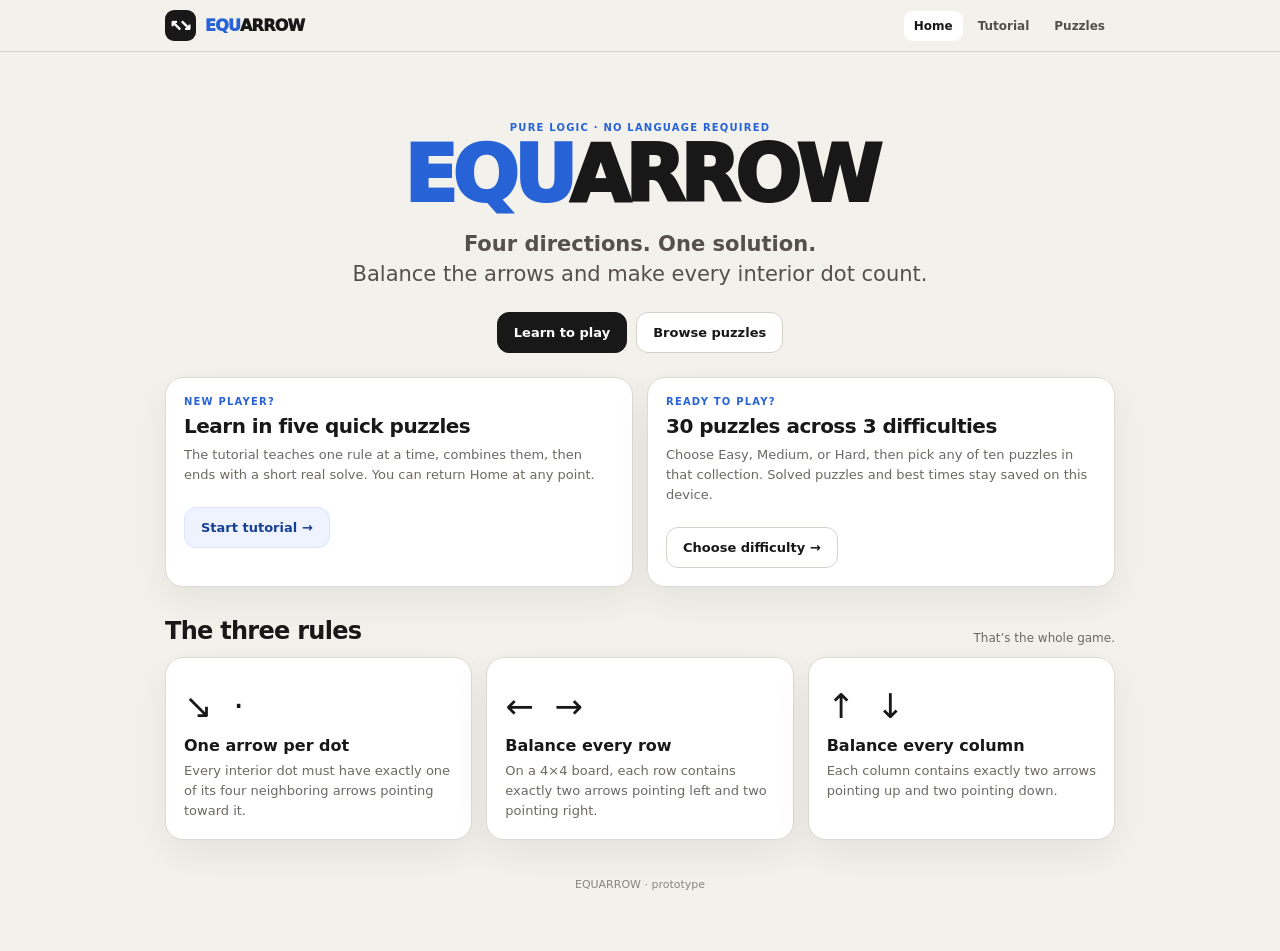
==== commit 0eecf2b9: "Show full 30-puzzle EQUARROW library" ====
--- a/index.html
+++ b/index.html
@@ -20,7 +20,7 @@
 </section>
 <section class="grid2">
 <div class="card"><div class="eyebrow">New player?</div><h2>Learn in five quick puzzles</h2><p>The tutorial teaches one rule at a time, combines them, then ends with a short real solve. You can return Home at any point.</p><div class="actions"><a class="btn soft" href="tutorial.html">Start tutorial →</a></div></div>
-<div class="card"><div class="eyebrow">Ready to play?</div><h2>Choose your difficulty</h2><p>Browse Easy, Medium, or Hard first, then choose a specific puzzle. Easy now has ten calibrated options.</p><div class="actions"><a class="btn" href="puzzles.html">Choose difficulty →</a></div></div>
+<div class="card"><div class="eyebrow">Ready to play?</div><h2>30 puzzles across 3 difficulties</h2><p>Choose Easy, Medium, or Hard, then pick any of ten puzzles in that collection. Solved puzzles and best times stay saved on this device.</p><div class="actions"><a class="btn" href="puzzles.html">Choose difficulty →</a></div></div>
 </section>
 <div class="section-title"><h2>The three rules</h2><p>That’s the whole game.</p></div>
 <section class="grid3">
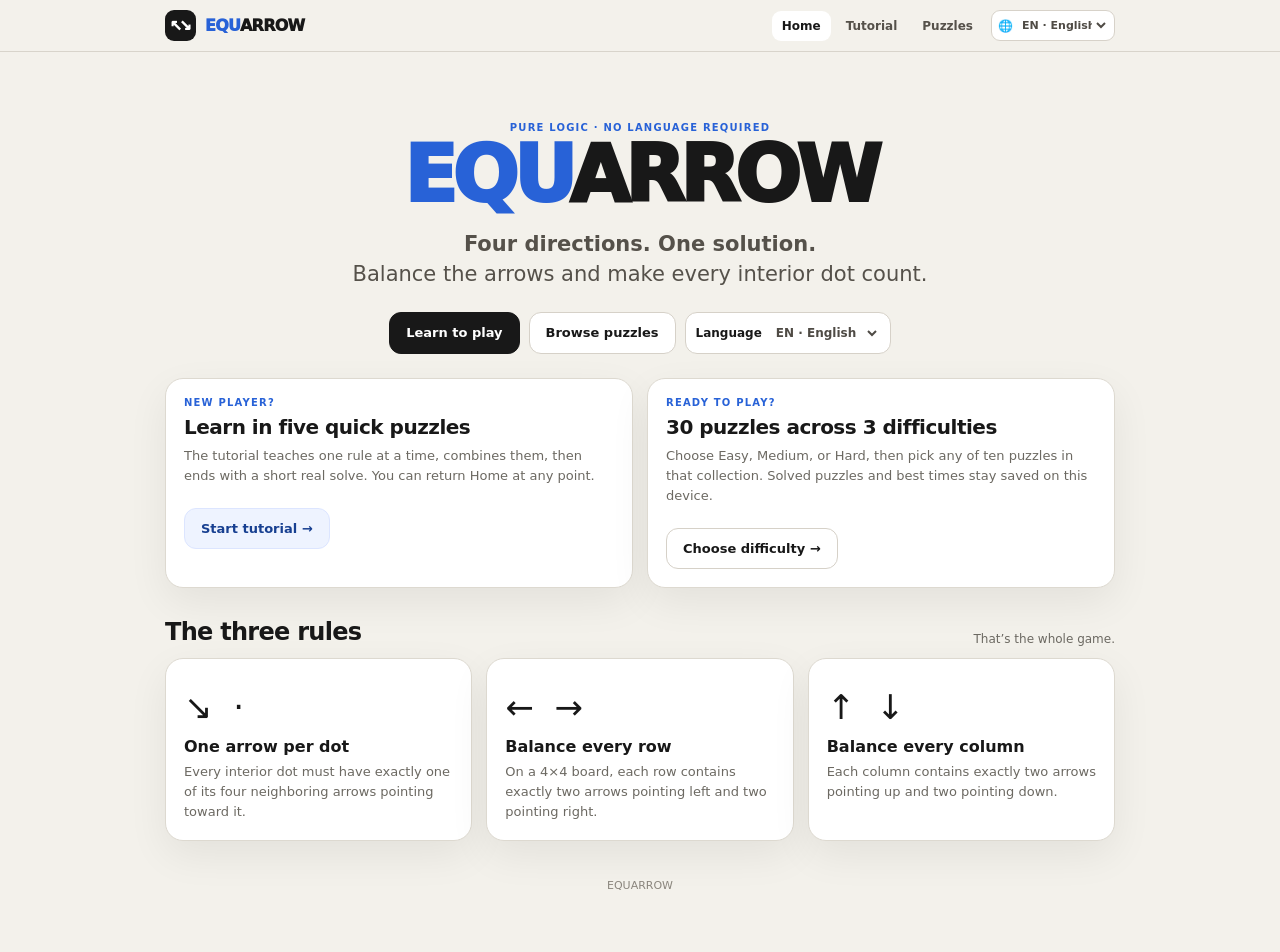
==== commit 1b466276: "Update localized pages" ====
--- a/index.html
+++ b/index.html
@@ -1,33 +1 @@
-<!doctype html>
-<html lang="en">
-<head>
-<meta charset="utf-8"><meta name="viewport" content="width=device-width,initial-scale=1,viewport-fit=cover">
-<title>EQUARROW · Four directions. One solution.</title>
-<meta name="description" content="EQUARROW is a language-free logic puzzle built from diagonal arrows, balanced rows and columns, and one-arrow-per-dot deductions.">
-<link rel="stylesheet" href="app.css">
-</head>
-<body>
-<header class="sitebar"><div class="sitebar-inner">
-<a class="brand" href="index.html"><span class="brandmark">↖↘</span><span><span class="equ">EQU</span>ARROW</span></a>
-<nav class="nav"><a class="active" href="index.html">Home</a><a href="tutorial.html">Tutorial</a><a href="puzzles.html">Puzzles</a></nav>
-</div></header>
-<main class="page">
-<section class="hero center">
-<div class="eyebrow">Pure logic · no language required</div>
-<h1 class="display"><span style="color:var(--accent)">EQU</span>ARROW</h1>
-<p class="lead"><strong>Four directions. One solution.</strong><br>Balance the arrows and make every interior dot count.</p>
-<div class="actions"><a class="btn primary" href="tutorial.html">Learn to play</a><a class="btn" href="puzzles.html">Browse puzzles</a></div>
-</section>
-<section class="grid2">
-<div class="card"><div class="eyebrow">New player?</div><h2>Learn in five quick puzzles</h2><p>The tutorial teaches one rule at a time, combines them, then ends with a short real solve. You can return Home at any point.</p><div class="actions"><a class="btn soft" href="tutorial.html">Start tutorial →</a></div></div>
-<div class="card"><div class="eyebrow">Ready to play?</div><h2>30 puzzles across 3 difficulties</h2><p>Choose Easy, Medium, or Hard, then pick any of ten puzzles in that collection. Solved puzzles and best times stay saved on this device.</p><div class="actions"><a class="btn" href="puzzles.html">Choose difficulty →</a></div></div>
-</section>
-<div class="section-title"><h2>The three rules</h2><p>That’s the whole game.</p></div>
-<section class="grid3">
-<div class="card"><div class="arrowline">↘ ·</div><h3>One arrow per dot</h3><p>Every interior dot must have exactly one of its four neighboring arrows pointing toward it.</p></div>
-<div class="card"><div class="arrowline">← →</div><h3>Balance every row</h3><p>On a 4×4 board, each row contains exactly two arrows pointing left and two pointing right.</p></div>
-<div class="card"><div class="arrowline">↑ ↓</div><h3>Balance every column</h3><p>Each column contains exactly two arrows pointing up and two pointing down.</p></div>
-</section>
-<div class="footer">EQUARROW · prototype</div>
-</main>
-</body></html>+<!doctype html><html lang="en"><head><meta charset="utf-8"><meta name="viewport" content="width=device-width,initial-scale=1,viewport-fit=cover"><title>EQUARROW</title><meta name="description" content="EQUARROW logic puzzle"><link rel="stylesheet" href="app.css"><script src="i18n.js"></script></head><body><header class="sitebar"><div class="sitebar-inner"><a class="brand" href="index.html"><span class="brandmark">↖↘</span><span><span class="equ">EQU</span>ARROW</span></a><nav class="nav"><a class="active" href="index.html" data-i18n="nav.home">Home</a><a href="tutorial.html" data-i18n="nav.tutorial">Tutorial</a><a href="puzzles.html" data-i18n="nav.puzzles">Puzzles</a></nav></div></header><main class="page"><section class="hero center"><div class="eyebrow" data-i18n="home.eyebrow">Pure logic · no language required</div><h1 class="display"><span style="color:var(--accent)">EQU</span>ARROW</h1><p class="lead"><strong data-i18n="home.tagline">Four directions. One solution.</strong><br><span data-i18n="home.sub">Balance the arrows and make every interior dot count.</span></p><div class="actions"><a class="btn primary" href="tutorial.html" data-i18n="home.learn">Learn to play</a><a class="btn" href="puzzles.html" data-i18n="home.browse">Browse puzzles</a><label class="language-picker"><span data-i18n="language.label">Language</span><select class="lang-select" data-language-select></select></label></div></section><section class="grid2"><div class="card"><div class="eyebrow" data-i18n="home.new">New player?</div><h2 data-i18n="home.learnTitle">Learn in five quick puzzles</h2><p data-i18n="home.learnText">The tutorial teaches one rule at a time, combines them, then ends with a short real solve. You can return Home at any point.</p><div class="actions"><a class="btn soft" href="tutorial.html" data-i18n="home.startTutorial">Start tutorial →</a></div></div><div class="card"><div class="eyebrow" data-i18n="home.ready">Ready to play?</div><h2 data-i18n="home.libraryTitle">30 puzzles across 3 difficulties</h2><p data-i18n="home.libraryText">Choose Easy, Medium, or Hard, then pick any of ten puzzles in that collection. Solved puzzles and best times stay saved on this device.</p><div class="actions"><a class="btn" href="puzzles.html" data-i18n="home.chooseDifficulty">Choose difficulty →</a></div></div></section><div class="section-title"><h2 data-i18n="home.rulesTitle">The three rules</h2><p data-i18n="home.rulesSub">That’s the whole game.</p></div><section class="grid3"><div class="card"><div class="arrowline">↘ ·</div><h3 data-i18n="rule.dot.title">One arrow per dot</h3><p data-i18n="rule.dot.text">Every interior dot must have exactly one of its four neighboring arrows pointing toward it.</p></div><div class="card"><div class="arrowline">← →</div><h3 data-i18n="rule.row.title">Balance every row</h3><p data-i18n="rule.row.text">On a 4×4 board, each row contains exactly two arrows pointing left and two pointing right.</p></div><div class="card"><div class="arrowline">↑ ↓</div><h3 data-i18n="rule.col.title">Balance every column</h3><p data-i18n="rule.col.text">Each column contains exactly two arrows pointing up and two pointing down.</p></div></section><div class="footer">EQUARROW</div></main></body></html>
--- a/app.css
+++ b/app.css
@@ -6,7 +6,7 @@
 *{box-sizing:border-box}
 html{scroll-behavior:smooth}
 body{margin:0;background:var(--bg);color:var(--ink);font-family:Inter,ui-sans-serif,system-ui,-apple-system,BlinkMacSystemFont,"Segoe UI",sans-serif;min-height:100vh}
-button,a{font:inherit}
+button,a,select{font:inherit}
 a{color:inherit}
 .sitebar{position:sticky;top:0;z-index:50;background:rgba(243,241,235,.94);backdrop-filter:blur(14px);border-bottom:1px solid rgba(210,205,195,.8)}
 .sitebar-inner{width:min(980px,100%);margin:auto;padding:10px 15px;display:flex;align-items:center;justify-content:space-between;gap:12px}
@@ -16,6 +16,11 @@
 .nav{display:flex;gap:5px;align-items:center}
 .nav a{font-size:12px;font-weight:800;text-decoration:none;padding:8px 10px;border-radius:9px;color:#55514a}
 .nav a:hover,.nav a.active{background:#fff;color:var(--ink)}
+.lang-select-wrap{display:flex;align-items:center;gap:4px;background:#fff;border:1px solid #d7d2c9;border-radius:9px;padding:3px 5px 3px 6px;margin-left:3px}
+.lang-globe{font-size:12px;line-height:1}
+.lang-select{appearance:auto;border:0;background:transparent;color:#4f4b45;font-size:11px;font-weight:800;max-width:92px;outline:none;cursor:pointer;padding:4px 1px}
+.language-picker{display:inline-flex;align-items:center;gap:9px;background:#fff;border:1px solid #d6d1c8;border-radius:12px;padding:8px 10px;font-size:12px;font-weight:850}
+.language-picker .lang-select{max-width:150px;font-size:12px}
 .page{width:min(980px,100%);margin:auto;padding:28px 15px 60px}
 .eyebrow{text-transform:uppercase;letter-spacing:.12em;font-size:10px;font-weight:900;color:var(--accent);margin-bottom:7px}
 h1,h2,h3,p{margin-top:0}
@@ -59,11 +64,18 @@
 .notice strong{color:var(--ink)}
 .footer{margin-top:38px;text-align:center;color:#8a857d;font-size:11px}
 @media(max-width:760px){
-  .sitebar-inner{padding:9px 12px}
-  .nav a{padding:7px 8px;font-size:11px}
+  .sitebar-inner{padding:9px 10px;gap:7px}
+  .brand{font-size:13px;gap:6px}
+  .brandmark{width:28px;height:28px}
+  .nav{gap:2px}
+  .nav a{padding:7px 6px;font-size:10.5px}
+  .lang-select-wrap{padding:2px 3px 2px 4px;margin-left:1px}
+  .lang-globe{display:none}
+  .lang-select{max-width:62px;font-size:10px}
   .page{padding:20px 13px 48px}
   .hero{padding:28px 0 20px}
   .grid3{grid-template-columns:1fr}
   .grid2{grid-template-columns:1fr}
   .puzzle-grid{grid-template-columns:repeat(2,minmax(0,1fr))}
 }
+@media(max-width:420px){.brand span:last-child{font-size:12px}.nav a{padding:7px 5px}.sitebar-inner{gap:4px}}
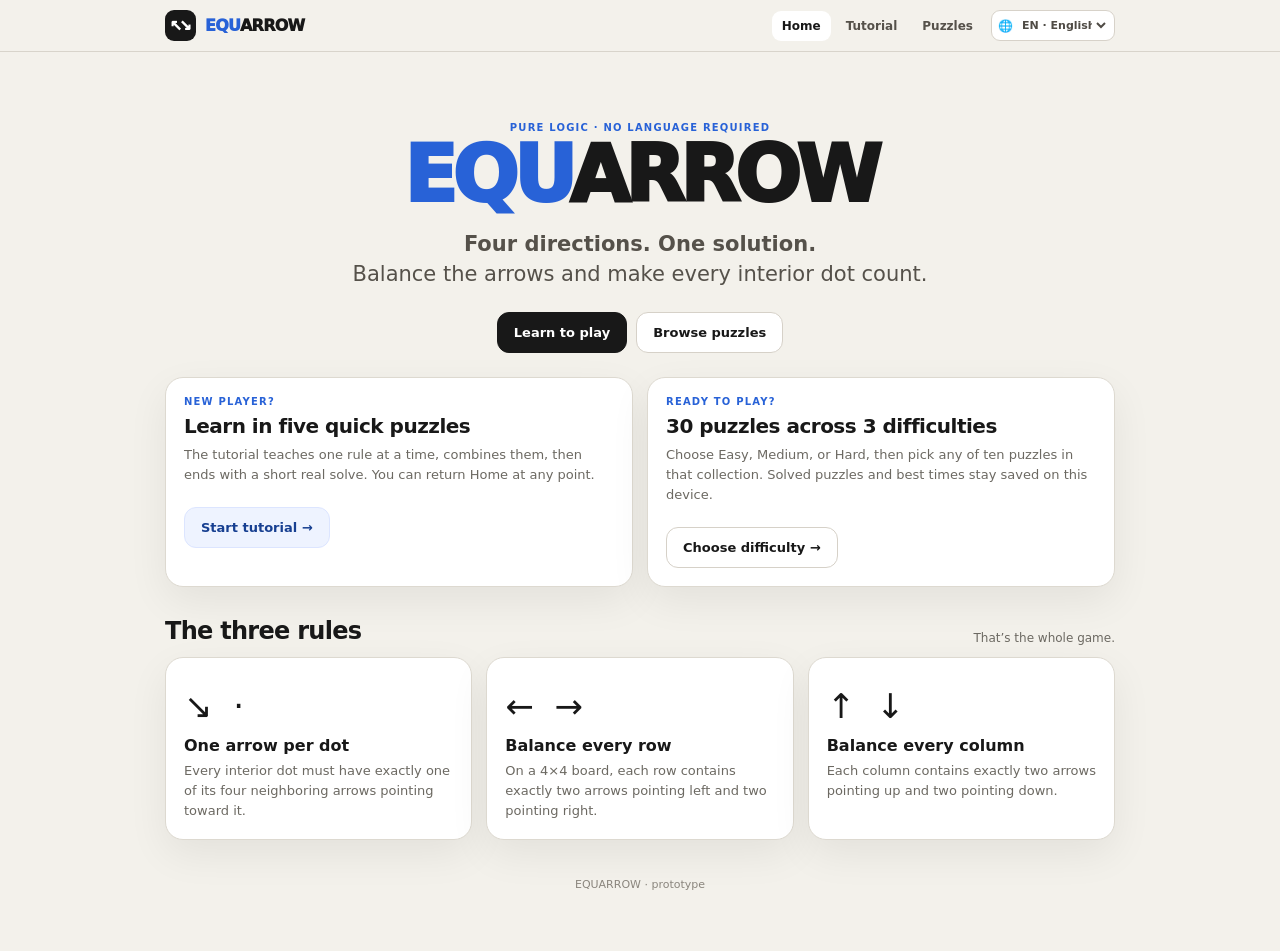
==== commit 76b83248: "Load EQUARROW language engine on home" ====
--- a/index.html
+++ b/index.html
@@ -1 +1,34 @@
-<!doctype html><html lang="en"><head><meta charset="utf-8"><meta name="viewport" content="width=device-width,initial-scale=1,viewport-fit=cover"><title>EQUARROW</title><meta name="description" content="EQUARROW logic puzzle"><link rel="stylesheet" href="app.css"><script src="i18n.js"></script></head><body><header class="sitebar"><div class="sitebar-inner"><a class="brand" href="index.html"><span class="brandmark">↖↘</span><span><span class="equ">EQU</span>ARROW</span></a><nav class="nav"><a class="active" href="index.html" data-i18n="nav.home">Home</a><a href="tutorial.html" data-i18n="nav.tutorial">Tutorial</a><a href="puzzles.html" data-i18n="nav.puzzles">Puzzles</a></nav></div></header><main class="page"><section class="hero center"><div class="eyebrow" data-i18n="home.eyebrow">Pure logic · no language required</div><h1 class="display"><span style="color:var(--accent)">EQU</span>ARROW</h1><p class="lead"><strong data-i18n="home.tagline">Four directions. One solution.</strong><br><span data-i18n="home.sub">Balance the arrows and make every interior dot count.</span></p><div class="actions"><a class="btn primary" href="tutorial.html" data-i18n="home.learn">Learn to play</a><a class="btn" href="puzzles.html" data-i18n="home.browse">Browse puzzles</a><label class="language-picker"><span data-i18n="language.label">Language</span><select class="lang-select" data-language-select></select></label></div></section><section class="grid2"><div class="card"><div class="eyebrow" data-i18n="home.new">New player?</div><h2 data-i18n="home.learnTitle">Learn in five quick puzzles</h2><p data-i18n="home.learnText">The tutorial teaches one rule at a time, combines them, then ends with a short real solve. You can return Home at any point.</p><div class="actions"><a class="btn soft" href="tutorial.html" data-i18n="home.startTutorial">Start tutorial →</a></div></div><div class="card"><div class="eyebrow" data-i18n="home.ready">Ready to play?</div><h2 data-i18n="home.libraryTitle">30 puzzles across 3 difficulties</h2><p data-i18n="home.libraryText">Choose Easy, Medium, or Hard, then pick any of ten puzzles in that collection. Solved puzzles and best times stay saved on this device.</p><div class="actions"><a class="btn" href="puzzles.html" data-i18n="home.chooseDifficulty">Choose difficulty →</a></div></div></section><div class="section-title"><h2 data-i18n="home.rulesTitle">The three rules</h2><p data-i18n="home.rulesSub">That’s the whole game.</p></div><section class="grid3"><div class="card"><div class="arrowline">↘ ·</div><h3 data-i18n="rule.dot.title">One arrow per dot</h3><p data-i18n="rule.dot.text">Every interior dot must have exactly one of its four neighboring arrows pointing toward it.</p></div><div class="card"><div class="arrowline">← →</div><h3 data-i18n="rule.row.title">Balance every row</h3><p data-i18n="rule.row.text">On a 4×4 board, each row contains exactly two arrows pointing left and two pointing right.</p></div><div class="card"><div class="arrowline">↑ ↓</div><h3 data-i18n="rule.col.title">Balance every column</h3><p data-i18n="rule.col.text">Each column contains exactly two arrows pointing up and two pointing down.</p></div></section><div class="footer">EQUARROW</div></main></body></html>+<!doctype html>
+<html lang="en">
+<head>
+<meta charset="utf-8"><meta name="viewport" content="width=device-width,initial-scale=1,viewport-fit=cover">
+<title>EQUARROW · Four directions. One solution.</title>
+<meta name="description" content="EQUARROW is a language-free logic puzzle built from diagonal arrows, balanced rows and columns, and one-arrow-per-dot deductions.">
+<link rel="stylesheet" href="app.css">
+<script src="i18n.js"></script>
+</head>
+<body>
+<header class="sitebar"><div class="sitebar-inner">
+<a class="brand" href="index.html"><span class="brandmark">↖↘</span><span><span class="equ">EQU</span>ARROW</span></a>
+<nav class="nav"><a class="active" href="index.html">Home</a><a href="tutorial.html">Tutorial</a><a href="puzzles.html">Puzzles</a></nav>
+</div></header>
+<main class="page">
+<section class="hero center">
+<div class="eyebrow">Pure logic · no language required</div>
+<h1 class="display"><span style="color:var(--accent)">EQU</span>ARROW</h1>
+<p class="lead"><strong>Four directions. One solution.</strong><br>Balance the arrows and make every interior dot count.</p>
+<div class="actions"><a class="btn primary" href="tutorial.html">Learn to play</a><a class="btn" href="puzzles.html">Browse puzzles</a></div>
+</section>
+<section class="grid2">
+<div class="card"><div class="eyebrow">New player?</div><h2>Learn in five quick puzzles</h2><p>The tutorial teaches one rule at a time, combines them, then ends with a short real solve. You can return Home at any point.</p><div class="actions"><a class="btn soft" href="tutorial.html">Start tutorial →</a></div></div>
+<div class="card"><div class="eyebrow">Ready to play?</div><h2>30 puzzles across 3 difficulties</h2><p>Choose Easy, Medium, or Hard, then pick any of ten puzzles in that collection. Solved puzzles and best times stay saved on this device.</p><div class="actions"><a class="btn" href="puzzles.html">Choose difficulty →</a></div></div>
+</section>
+<div class="section-title"><h2>The three rules</h2><p>That’s the whole game.</p></div>
+<section class="grid3">
+<div class="card"><div class="arrowline">↘ ·</div><h3>One arrow per dot</h3><p>Every interior dot must have exactly one of its four neighboring arrows pointing toward it.</p></div>
+<div class="card"><div class="arrowline">← →</div><h3>Balance every row</h3><p>On a 4×4 board, each row contains exactly two arrows pointing left and two pointing right.</p></div>
+<div class="card"><div class="arrowline">↑ ↓</div><h3>Balance every column</h3><p>Each column contains exactly two arrows pointing up and two pointing down.</p></div>
+</section>
+<div class="footer">EQUARROW · prototype</div>
+</main>
+</body></html>
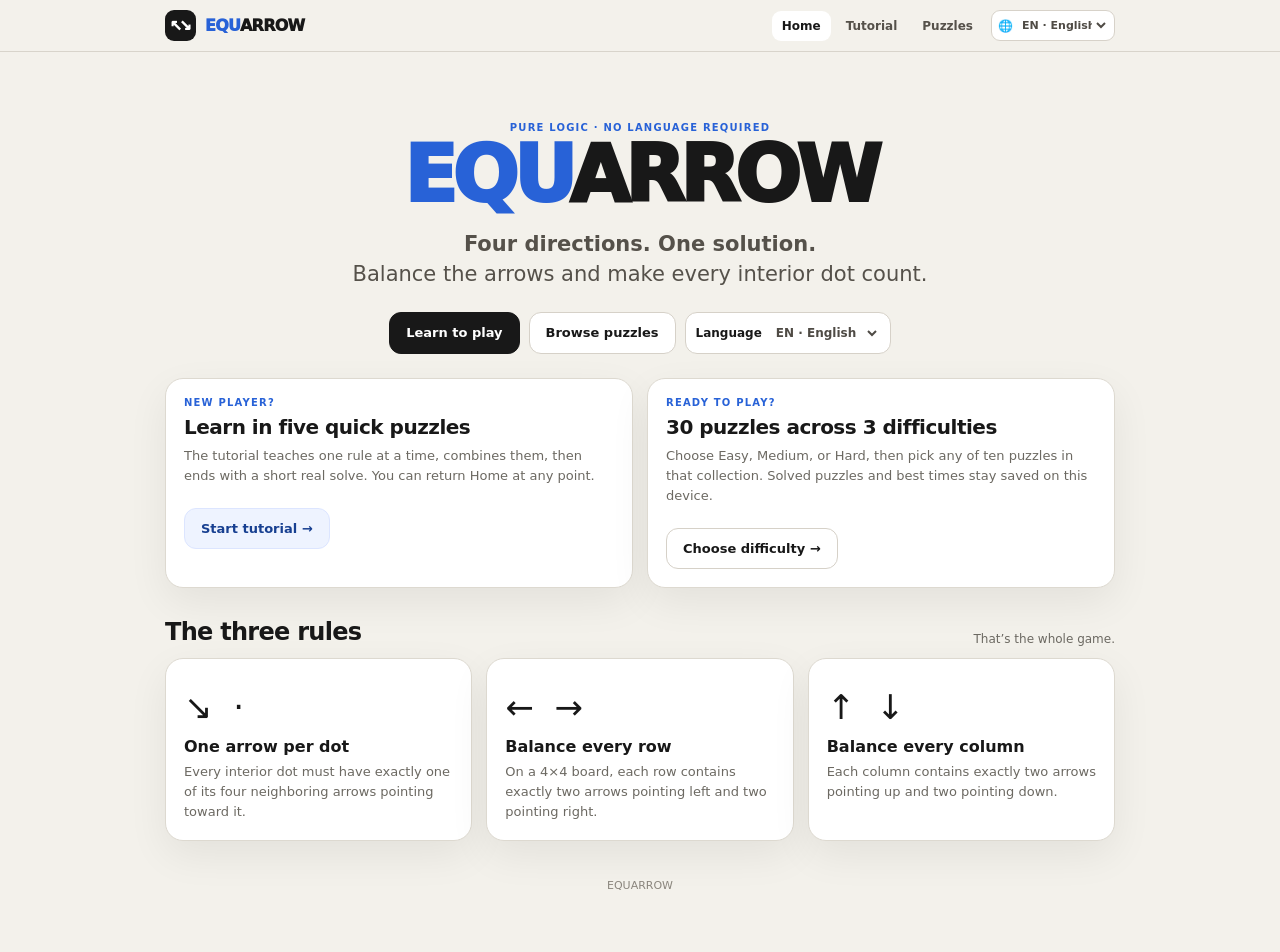
==== commit 8fea81e4: "Localize EQUARROW home content" ====
--- a/index.html
+++ b/index.html
@@ -1,34 +1 @@
-<!doctype html>
-<html lang="en">
-<head>
-<meta charset="utf-8"><meta name="viewport" content="width=device-width,initial-scale=1,viewport-fit=cover">
-<title>EQUARROW · Four directions. One solution.</title>
-<meta name="description" content="EQUARROW is a language-free logic puzzle built from diagonal arrows, balanced rows and columns, and one-arrow-per-dot deductions.">
-<link rel="stylesheet" href="app.css">
-<script src="i18n.js"></script>
-</head>
-<body>
-<header class="sitebar"><div class="sitebar-inner">
-<a class="brand" href="index.html"><span class="brandmark">↖↘</span><span><span class="equ">EQU</span>ARROW</span></a>
-<nav class="nav"><a class="active" href="index.html">Home</a><a href="tutorial.html">Tutorial</a><a href="puzzles.html">Puzzles</a></nav>
-</div></header>
-<main class="page">
-<section class="hero center">
-<div class="eyebrow">Pure logic · no language required</div>
-<h1 class="display"><span style="color:var(--accent)">EQU</span>ARROW</h1>
-<p class="lead"><strong>Four directions. One solution.</strong><br>Balance the arrows and make every interior dot count.</p>
-<div class="actions"><a class="btn primary" href="tutorial.html">Learn to play</a><a class="btn" href="puzzles.html">Browse puzzles</a></div>
-</section>
-<section class="grid2">
-<div class="card"><div class="eyebrow">New player?</div><h2>Learn in five quick puzzles</h2><p>The tutorial teaches one rule at a time, combines them, then ends with a short real solve. You can return Home at any point.</p><div class="actions"><a class="btn soft" href="tutorial.html">Start tutorial →</a></div></div>
-<div class="card"><div class="eyebrow">Ready to play?</div><h2>30 puzzles across 3 difficulties</h2><p>Choose Easy, Medium, or Hard, then pick any of ten puzzles in that collection. Solved puzzles and best times stay saved on this device.</p><div class="actions"><a class="btn" href="puzzles.html">Choose difficulty →</a></div></div>
-</section>
-<div class="section-title"><h2>The three rules</h2><p>That’s the whole game.</p></div>
-<section class="grid3">
-<div class="card"><div class="arrowline">↘ ·</div><h3>One arrow per dot</h3><p>Every interior dot must have exactly one of its four neighboring arrows pointing toward it.</p></div>
-<div class="card"><div class="arrowline">← →</div><h3>Balance every row</h3><p>On a 4×4 board, each row contains exactly two arrows pointing left and two pointing right.</p></div>
-<div class="card"><div class="arrowline">↑ ↓</div><h3>Balance every column</h3><p>Each column contains exactly two arrows pointing up and two pointing down.</p></div>
-</section>
-<div class="footer">EQUARROW · prototype</div>
-</main>
-</body></html>+<!doctype html><html lang="en"><head><meta charset="utf-8"><meta name="viewport" content="width=device-width,initial-scale=1,viewport-fit=cover"><title>EQUARROW · Four directions. One solution.</title><meta name="description" content="EQUARROW is a language-free logic puzzle built from diagonal arrows, balanced rows and columns, and one-arrow-per-dot deductions."><link rel="stylesheet" href="app.css"><script src="i18n.js"></script></head><body><header class="sitebar"><div class="sitebar-inner"><a class="brand" href="index.html"><span class="brandmark">↖↘</span><span><span class="equ">EQU</span>ARROW</span></a><nav class="nav"><a class="active" href="index.html" data-i18n="nav.home">Home</a><a href="tutorial.html" data-i18n="nav.tutorial">Tutorial</a><a href="puzzles.html" data-i18n="nav.puzzles">Puzzles</a></nav></div></header><main class="page"><section class="hero center"><div class="eyebrow" data-i18n="home.eyebrow">Pure logic · no language required</div><h1 class="display"><span style="color:var(--accent)">EQU</span>ARROW</h1><p class="lead"><strong data-i18n="home.tagline">Four directions. One solution.</strong><br><span data-i18n="home.sub">Balance the arrows and make every interior dot count.</span></p><div class="actions"><a class="btn primary" href="tutorial.html" data-i18n="home.learn">Learn to play</a><a class="btn" href="puzzles.html" data-i18n="home.browse">Browse puzzles</a><label class="language-picker"><span data-i18n="language.label">Language</span><select class="lang-select" data-language-select></select></label></div></section><section class="grid2"><div class="card"><div class="eyebrow" data-i18n="home.new">New player?</div><h2 data-i18n="home.learnTitle">Learn in five quick puzzles</h2><p data-i18n="home.learnText">The tutorial teaches one rule at a time, combines them, then ends with a short real solve. You can return Home at any point.</p><div class="actions"><a class="btn soft" href="tutorial.html" data-i18n="home.startTutorial">Start tutorial →</a></div></div><div class="card"><div class="eyebrow" data-i18n="home.ready">Ready to play?</div><h2 data-i18n="home.libraryTitle">30 puzzles across 3 difficulties</h2><p data-i18n="home.libraryText">Choose Easy, Medium, or Hard, then pick any of ten puzzles in that collection. Solved puzzles and best times stay saved on this device.</p><div class="actions"><a class="btn" href="puzzles.html" data-i18n="home.chooseDifficulty">Choose difficulty →</a></div></div></section><div class="section-title"><h2 data-i18n="home.rulesTitle">The three rules</h2><p data-i18n="home.rulesSub">That’s the whole game.</p></div><section class="grid3"><div class="card"><div class="arrowline">↘ ·</div><h3 data-i18n="rule.dot.title">One arrow per dot</h3><p data-i18n="rule.dot.text">Every interior dot must have exactly one of its four neighboring arrows pointing toward it.</p></div><div class="card"><div class="arrowline">← →</div><h3 data-i18n="rule.row.title">Balance every row</h3><p data-i18n="rule.row.text">On a 4×4 board, each row contains exactly two arrows pointing left and two pointing right.</p></div><div class="card"><div class="arrowline">↑ ↓</div><h3 data-i18n="rule.col.title">Balance every column</h3><p data-i18n="rule.col.text">Each column contains exactly two arrows pointing up and two pointing down.</p></div></section><div class="footer">EQUARROW</div></main></body></html>
